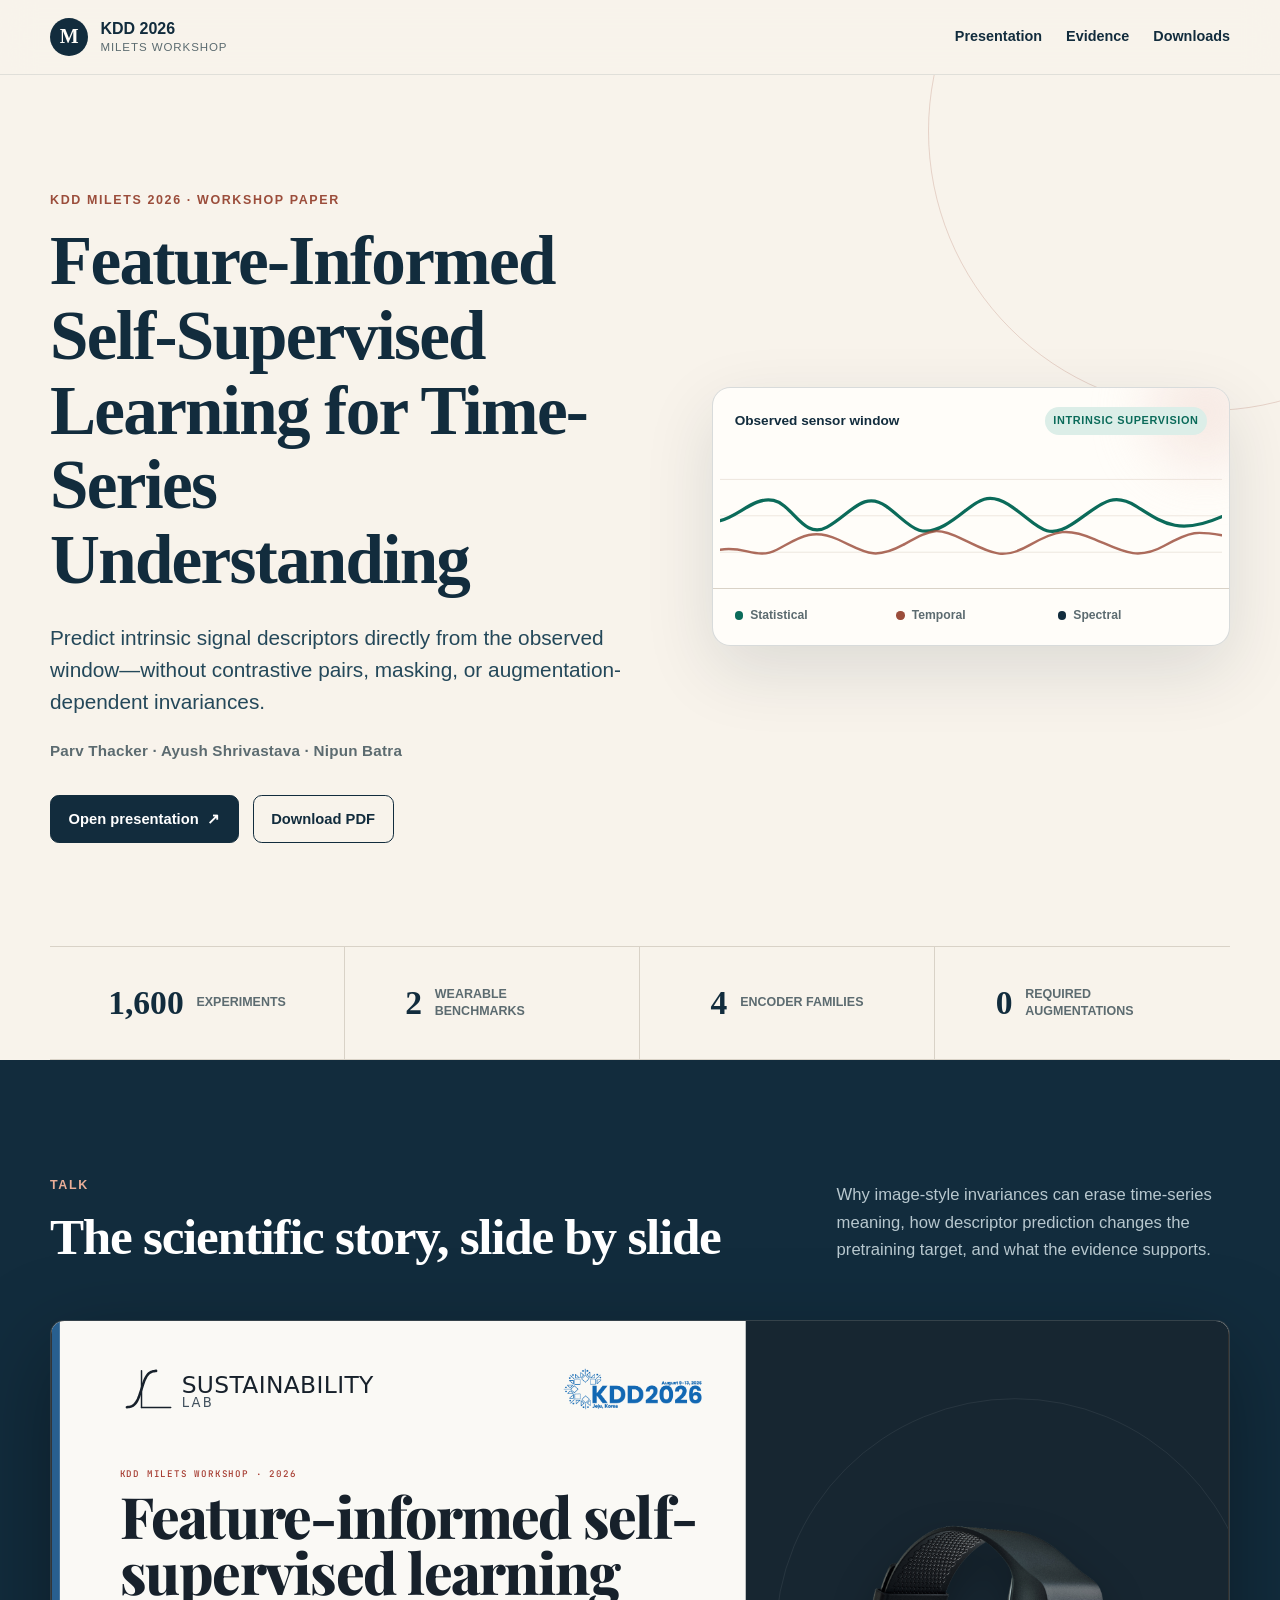
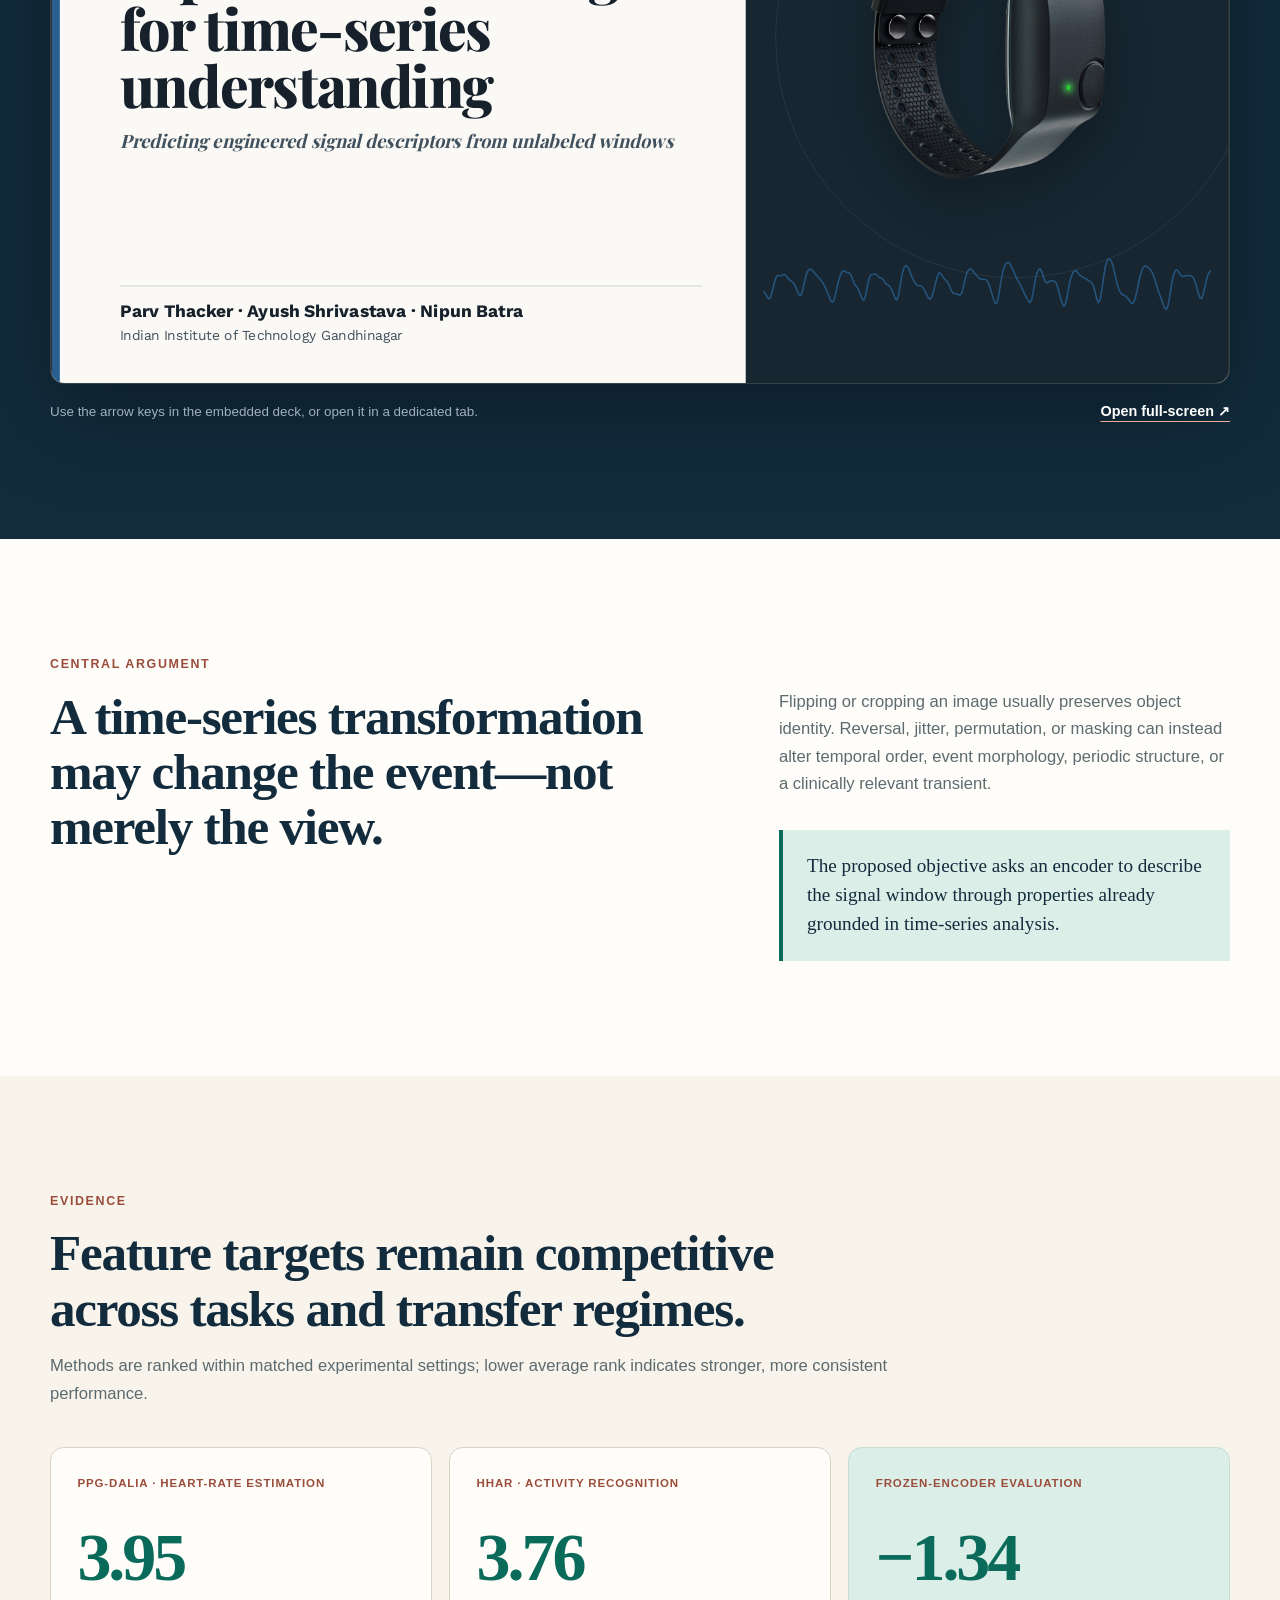
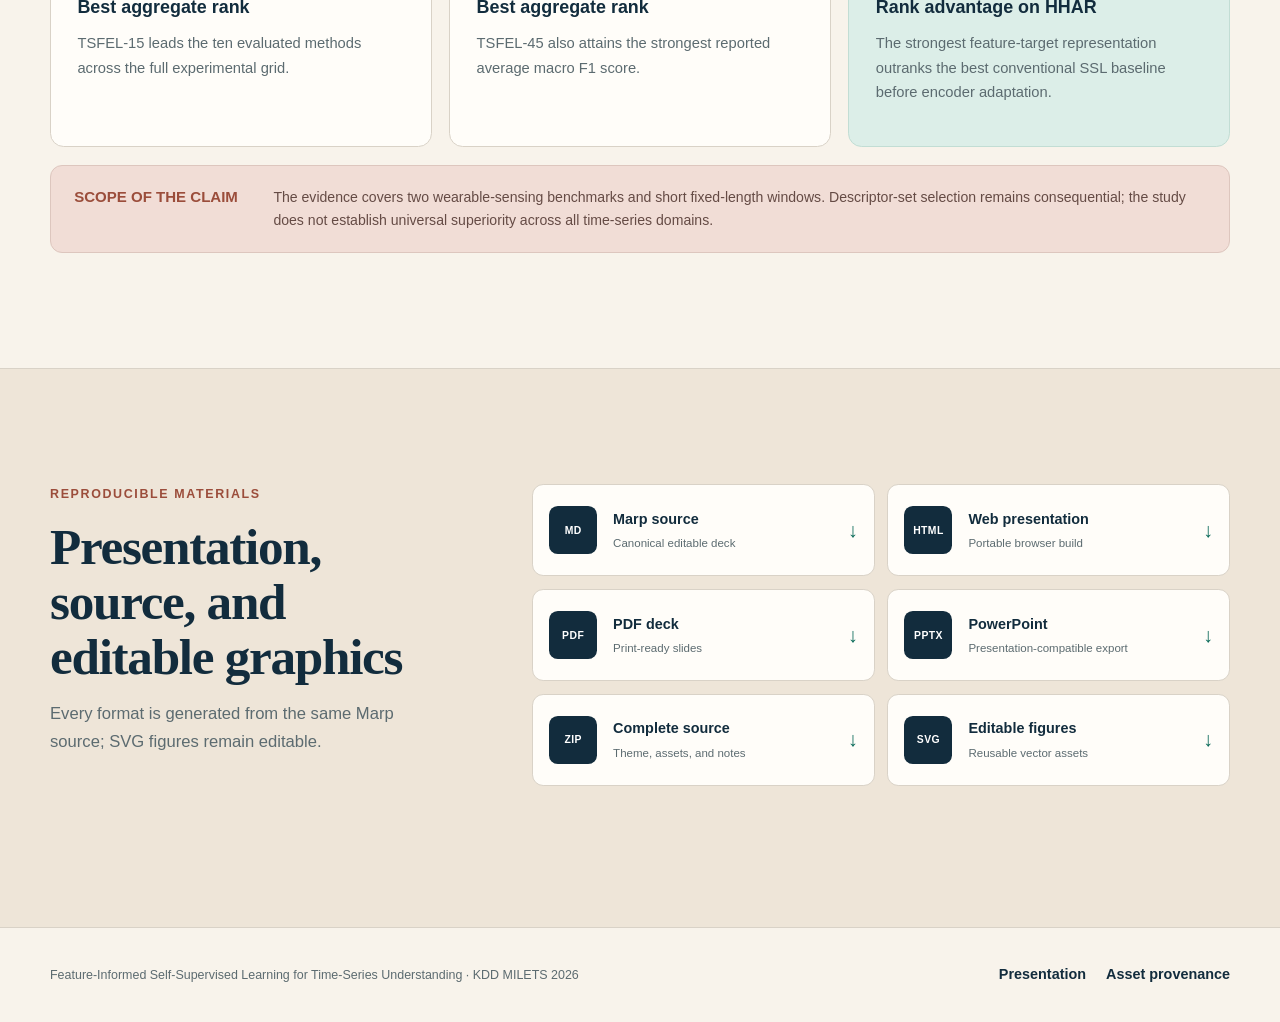
==== index.html @ a39db193 "Publish KDD MILETS presentation site" ====
<!doctype html>
<html lang="en">
  <head>
    <meta charset="utf-8" />
    <meta name="viewport" content="width=device-width, initial-scale=1" />
    <meta name="theme-color" content="#122c3d" />
    <meta
      name="description"
      content="Presentation and reproducible assets for Feature-Informed Self-Supervised Learning for Time-Series Understanding, presented at KDD MILETS 2026."
    />
    <meta property="og:type" content="website" />
    <meta property="og:title" content="Feature-Informed SSL for Time-Series Understanding" />
    <meta
      property="og:description"
      content="An augmentation-free self-supervised objective that predicts intrinsic statistical, temporal, and spectral signal descriptors."
    />
    <title>Feature-Informed SSL for Time-Series Understanding · KDD MILETS 2026</title>
    <link rel="stylesheet" href="assets/site.css" />
  </head>
  <body>
    <a class="skip-link" href="#main-content">Skip to main content</a>

    <header class="site-header">
      <div class="shell header-inner">
        <a class="wordmark" href="#top" aria-label="Return to page introduction">
          <span class="wordmark-mark" aria-hidden="true">M</span>
          <span>
            <strong>KDD 2026</strong>
            <small>MILETS workshop</small>
          </span>
        </a>
        <nav aria-label="Primary navigation">
          <a href="#presentation">Presentation</a>
          <a href="#results">Evidence</a>
          <a href="#downloads">Downloads</a>
        </nav>
      </div>
    </header>

    <main id="main-content">
      <section class="hero" id="top" aria-labelledby="page-title">
        <div class="shell hero-grid">
          <div class="hero-copy">
            <p class="eyebrow">KDD MILETS 2026 · Workshop paper</p>
            <h1 id="page-title">Feature-Informed Self-Supervised Learning for Time-Series Understanding</h1>
            <p class="dek">
              Predict intrinsic signal descriptors directly from the observed window—without contrastive pairs,
              masking, or augmentation-dependent invariances.
            </p>
            <p class="authors">Parv Thacker · Ayush Shrivastava · Nipun Batra</p>
            <div class="hero-actions" aria-label="Primary presentation actions">
              <a class="button button-primary" href="presentation/index.html">Open presentation <span aria-hidden="true">↗</span></a>
              <a class="button button-secondary" href="downloads/kdd-millets-feature-ssl-strong.pdf" download>Download PDF</a>
            </div>
          </div>

          <div class="hero-visual" aria-label="Signal window mapped to statistical, temporal, and spectral descriptors">
            <div class="signal-card">
              <div class="signal-card-head">
                <span>Observed sensor window</span>
                <span class="live-chip">intrinsic supervision</span>
              </div>
              <svg class="signal-line" viewBox="0 0 620 180" role="img" aria-label="Stylized multichannel time-series signal">
                <path class="grid-line" d="M0 45H620M0 90H620M0 135H620" />
                <path class="signal-a" d="M0 96 C24 90,42 66,66 71 S103 120,132 104 S177 58,205 78 S243 121,277 102 S322 55,356 76 S400 123,434 101 S482 58,514 78 S566 115,620 91" />
                <path class="signal-b" d="M0 132 C29 126,45 145,70 132 S112 104,145 119 S189 146,226 126 S267 103,302 120 S350 145,383 126 S430 105,463 119 S515 146,549 127 S590 109,620 114" />
              </svg>
              <div class="feature-rail" aria-label="Descriptor families">
                <span><i class="dot dot-teal" aria-hidden="true"></i>Statistical</span>
                <span><i class="dot dot-brick" aria-hidden="true"></i>Temporal</span>
                <span><i class="dot dot-navy" aria-hidden="true"></i>Spectral</span>
              </div>
            </div>
          </div>
        </div>

        <div class="shell evidence-strip" aria-label="Evaluation scope">
          <div><strong>1,600</strong><span>experiments</span></div>
          <div><strong>2</strong><span>wearable benchmarks</span></div>
          <div><strong>4</strong><span>encoder families</span></div>
          <div><strong>0</strong><span>required augmentations</span></div>
        </div>
      </section>

      <section class="section presentation-section" id="presentation" aria-labelledby="presentation-title">
        <div class="shell">
          <div class="section-heading heading-split">
            <div>
              <p class="eyebrow">Talk</p>
              <h2 id="presentation-title">The scientific story, slide by slide</h2>
            </div>
            <p>
              Why image-style invariances can erase time-series meaning, how descriptor prediction changes the
              pretraining target, and what the evidence supports.
            </p>
          </div>

          <div class="presentation-frame">
            <iframe
              src="presentation/index.html"
              title="Feature-Informed Self-Supervised Learning presentation"
              loading="eager"
              allow="fullscreen"
              allowfullscreen
            ></iframe>
          </div>
          <div class="frame-actions">
            <p>Use the arrow keys in the embedded deck, or open it in a dedicated tab.</p>
            <a class="text-link" href="presentation/index.html">Open full-screen <span aria-hidden="true">↗</span></a>
          </div>
        </div>
      </section>

      <section class="section argument-section" aria-labelledby="argument-title">
        <div class="shell argument-grid">
          <div>
            <p class="eyebrow">Central argument</p>
            <h2 id="argument-title">A time-series transformation may change the event—not merely the view.</h2>
          </div>
          <div class="argument-copy">
            <p>
              Flipping or cropping an image usually preserves object identity. Reversal, jitter, permutation, or
              masking can instead alter temporal order, event morphology, periodic structure, or a clinically
              relevant transient.
            </p>
            <p class="takeaway">
              The proposed objective asks an encoder to describe the signal window through properties already
              grounded in time-series analysis.
            </p>
          </div>
        </div>
      </section>

      <section class="section results-section" id="results" aria-labelledby="results-title">
        <div class="shell">
          <div class="section-heading">
            <p class="eyebrow">Evidence</p>
            <h2 id="results-title">Feature targets remain competitive across tasks and transfer regimes.</h2>
            <p>
              Methods are ranked within matched experimental settings; lower average rank indicates stronger,
              more consistent performance.
            </p>
          </div>

          <div class="result-grid">
            <article class="result-card">
              <p class="result-label">PPG-DaLiA · heart-rate estimation</p>
              <p class="result-number">3.95</p>
              <h3>Best aggregate rank</h3>
              <p>TSFEL-15 leads the ten evaluated methods across the full experimental grid.</p>
            </article>
            <article class="result-card">
              <p class="result-label">HHAR · activity recognition</p>
              <p class="result-number">3.76</p>
              <h3>Best aggregate rank</h3>
              <p>TSFEL-45 also attains the strongest reported average macro F1 score.</p>
            </article>
            <article class="result-card result-card-accent">
              <p class="result-label">Frozen-encoder evaluation</p>
              <p class="result-number">−1.34</p>
              <h3>Rank advantage on HHAR</h3>
              <p>The strongest feature-target representation outranks the best conventional SSL baseline before encoder adaptation.</p>
            </article>
          </div>

          <aside class="scope-note" aria-labelledby="scope-title">
            <h3 id="scope-title">Scope of the claim</h3>
            <p>
              The evidence covers two wearable-sensing benchmarks and short fixed-length windows. Descriptor-set
              selection remains consequential; the study does not establish universal superiority across all
              time-series domains.
            </p>
          </aside>
        </div>
      </section>

      <section class="section downloads-section" id="downloads" aria-labelledby="downloads-title">
        <div class="shell downloads-layout">
          <div class="section-heading">
            <p class="eyebrow">Reproducible materials</p>
            <h2 id="downloads-title">Presentation, source, and editable graphics</h2>
            <p>Every format is generated from the same Marp source; SVG figures remain editable.</p>
          </div>

          <div class="download-grid">
            <a class="download-card" href="downloads/kdd-millets-feature-ssl-strong.md" download>
              <span class="file-type">MD</span>
              <span><strong>Marp source</strong><small>Canonical editable deck</small></span>
              <span aria-hidden="true">↓</span>
            </a>
            <a class="download-card" href="downloads/kdd-millets-feature-ssl-strong.html" download>
              <span class="file-type">HTML</span>
              <span><strong>Web presentation</strong><small>Portable browser build</small></span>
              <span aria-hidden="true">↓</span>
            </a>
            <a class="download-card" href="downloads/kdd-millets-feature-ssl-strong.pdf" download>
              <span class="file-type">PDF</span>
              <span><strong>PDF deck</strong><small>Print-ready slides</small></span>
              <span aria-hidden="true">↓</span>
            </a>
            <a class="download-card" href="downloads/kdd-millets-feature-ssl-strong.pptx" download>
              <span class="file-type">PPTX</span>
              <span><strong>PowerPoint</strong><small>Presentation-compatible export</small></span>
              <span aria-hidden="true">↓</span>
            </a>
            <a class="download-card" href="downloads/source.zip" download>
              <span class="file-type">ZIP</span>
              <span><strong>Complete source</strong><small>Theme, assets, and notes</small></span>
              <span aria-hidden="true">↓</span>
            </a>
            <a class="download-card" href="downloads/svg-assets.zip" download>
              <span class="file-type">SVG</span>
              <span><strong>Editable figures</strong><small>Reusable vector assets</small></span>
              <span aria-hidden="true">↓</span>
            </a>
          </div>
        </div>
      </section>
    </main>

    <footer class="site-footer">
      <div class="shell footer-inner">
        <p>Feature-Informed Self-Supervised Learning for Time-Series Understanding · KDD MILETS 2026</p>
        <div>
          <a href="presentation/index.html">Presentation</a>
          <a href="ASSET-PROVENANCE.md">Asset provenance</a>
        </div>
      </div>
    </footer>
  </body>
</html>
---- assets/site.css ----
:root {
  color-scheme: light;
  --paper: #f8f3eb;
  --paper-deep: #eee5d8;
  --white: #fffdf9;
  --navy: #122c3d;
  --navy-soft: #24485a;
  --teal: #0b6b5a;
  --teal-light: #dceee8;
  --brick: #9b4d3b;
  --brick-light: #f1ddd6;
  --ink: #1d2a31;
  --muted: #5c6b70;
  --line: #d9d2c7;
  --shadow: 0 24px 70px rgb(18 44 61 / 0.12);
  --serif: Georgia, 'Times New Roman', serif;
  --sans: Inter, ui-sans-serif, -apple-system, BlinkMacSystemFont, 'Segoe UI', sans-serif;
}

*,
*::before,
*::after {
  box-sizing: border-box;
}

html {
  scroll-behavior: smooth;
  scroll-padding-top: 6rem;
}

body {
  margin: 0;
  background: var(--paper);
  color: var(--ink);
  font-family: var(--sans);
  font-size: 1rem;
  line-height: 1.65;
  text-rendering: optimizeLegibility;
}

a {
  color: inherit;
}

a:focus-visible,
button:focus-visible,
iframe:focus-visible {
  outline: 3px solid #e2a33c;
  outline-offset: 4px;
}

.skip-link {
  position: fixed;
  z-index: 100;
  top: 0.75rem;
  left: 0.75rem;
  padding: 0.65rem 0.9rem;
  border-radius: 0.35rem;
  background: var(--navy);
  color: #fff;
  font-weight: 700;
  transform: translateY(-180%);
  transition: transform 150ms ease;
}

.skip-link:focus {
  transform: translateY(0);
}

.shell {
  width: min(1180px, calc(100% - 2.5rem));
  margin-inline: auto;
}

.site-header {
  position: sticky;
  z-index: 20;
  top: 0;
  border-bottom: 1px solid rgb(18 44 61 / 0.1);
  background: rgb(248 243 235 / 0.92);
  backdrop-filter: blur(16px);
}

.header-inner {
  display: flex;
  min-height: 74px;
  align-items: center;
  justify-content: space-between;
  gap: 2rem;
}

.wordmark {
  display: inline-flex;
  align-items: center;
  gap: 0.75rem;
  color: var(--navy);
  text-decoration: none;
}

.wordmark-mark {
  display: grid;
  width: 2.4rem;
  height: 2.4rem;
  place-items: center;
  border-radius: 50%;
  background: var(--navy);
  color: var(--white);
  font-family: var(--serif);
  font-size: 1.25rem;
  font-weight: 700;
}

.wordmark strong,
.wordmark small {
  display: block;
  line-height: 1.15;
}

.wordmark small {
  margin-top: 0.15rem;
  color: var(--muted);
  font-size: 0.72rem;
  letter-spacing: 0.08em;
  text-transform: uppercase;
}

nav {
  display: flex;
  align-items: center;
  gap: 1.5rem;
}

nav a,
.site-footer a {
  color: var(--navy);
  font-size: 0.9rem;
  font-weight: 700;
  text-decoration-color: transparent;
  text-underline-offset: 0.25rem;
  transition: color 150ms ease, text-decoration-color 150ms ease;
}

nav a:hover,
.site-footer a:hover {
  color: var(--teal);
  text-decoration-color: currentColor;
}

.hero {
  position: relative;
  overflow: hidden;
  padding: clamp(4.5rem, 9vw, 8.5rem) 0 0;
}

.hero::after {
  position: absolute;
  z-index: -1;
  top: -14rem;
  right: -13rem;
  width: 35rem;
  height: 35rem;
  border: 1px solid rgb(155 77 59 / 0.2);
  border-radius: 50%;
  content: '';
}

.hero-grid {
  display: grid;
  align-items: center;
  grid-template-columns: minmax(0, 1.05fr) minmax(380px, 0.95fr);
  gap: clamp(3rem, 7vw, 6.5rem);
}

.hero-copy,
.hero-visual {
  min-width: 0;
}

.eyebrow {
  margin: 0 0 0.85rem;
  color: var(--brick);
  font-size: 0.78rem;
  font-weight: 800;
  letter-spacing: 0.13em;
  text-transform: uppercase;
}

h1,
h2,
h3,
p {
  margin-top: 0;
}

h1,
h2 {
  color: var(--navy);
  font-family: var(--serif);
  font-weight: 600;
  letter-spacing: -0.025em;
  line-height: 1.08;
}

h1 {
  max-width: 16ch;
  margin-bottom: 1.5rem;
  font-size: clamp(2.7rem, 5.4vw, 5.25rem);
}

h2 {
  margin-bottom: 1rem;
  font-size: clamp(2.15rem, 4vw, 3.65rem);
}

h3 {
  color: var(--navy);
  line-height: 1.25;
}

.dek {
  max-width: 57ch;
  margin-bottom: 1.25rem;
  color: var(--navy-soft);
  font-size: clamp(1.08rem, 1.7vw, 1.3rem);
  line-height: 1.55;
}

.authors {
  margin-bottom: 2rem;
  color: var(--muted);
  font-size: 0.95rem;
  font-weight: 650;
  letter-spacing: 0.015em;
}

.hero-actions,
.frame-actions {
  display: flex;
  align-items: center;
  flex-wrap: wrap;
  gap: 0.85rem;
}

.button {
  display: inline-flex;
  min-height: 3rem;
  align-items: center;
  justify-content: center;
  gap: 0.55rem;
  padding: 0.68rem 1.1rem;
  border: 1px solid var(--navy);
  border-radius: 0.55rem;
  font-size: 0.92rem;
  font-weight: 800;
  text-decoration: none;
  transition: background 150ms ease, color 150ms ease, transform 150ms ease;
}

.button:hover {
  transform: translateY(-2px);
}

.button-primary {
  background: var(--navy);
  color: #fff;
}

.button-primary:hover {
  background: var(--teal);
  border-color: var(--teal);
}

.button-secondary {
  color: var(--navy);
}

.button-secondary:hover {
  background: var(--white);
}

.signal-card {
  position: relative;
  overflow: hidden;
  border: 1px solid rgb(18 44 61 / 0.16);
  border-radius: 1.15rem;
  background: var(--white);
  box-shadow: var(--shadow);
}

.signal-card::before {
  position: absolute;
  width: 7rem;
  height: 7rem;
  border-radius: 50%;
  background: var(--brick-light);
  content: '';
  filter: blur(28px);
  opacity: 0.6;
  right: -2rem;
  top: -2rem;
}

.signal-card-head {
  position: relative;
  display: flex;
  align-items: center;
  justify-content: space-between;
  gap: 1rem;
  padding: 1.2rem 1.35rem 0.5rem;
  color: var(--navy);
  font-size: 0.85rem;
  font-weight: 800;
}

.live-chip {
  border-radius: 100px;
  background: var(--teal-light);
  color: var(--teal);
  font-size: 0.68rem;
  letter-spacing: 0.06em;
  padding: 0.3rem 0.55rem;
  text-transform: uppercase;
}

.signal-line {
  display: block;
  width: 100%;
  height: auto;
  padding-inline: 0.45rem;
}

.signal-line path {
  fill: none;
  stroke-linecap: round;
  stroke-linejoin: round;
}

.grid-line {
  stroke: #e9e2d8;
  stroke-width: 1;
}

.signal-a {
  stroke: var(--teal);
  stroke-width: 4;
}

.signal-b {
  stroke: var(--brick);
  stroke-width: 3;
  opacity: 0.82;
}

.feature-rail {
  display: grid;
  padding: 1rem 1.35rem 1.25rem;
  border-top: 1px solid var(--line);
  grid-template-columns: repeat(3, 1fr);
  gap: 0.75rem;
  color: var(--muted);
  font-size: 0.76rem;
  font-weight: 750;
}

.feature-rail span {
  display: inline-flex;
  align-items: center;
  gap: 0.45rem;
}

.dot {
  width: 0.52rem;
  height: 0.52rem;
  flex: 0 0 auto;
  border-radius: 50%;
}

.dot-teal {
  background: var(--teal);
}

.dot-brick {
  background: var(--brick);
}

.dot-navy {
  background: var(--navy);
}

.evidence-strip {
  display: grid;
  margin-top: clamp(4rem, 8vw, 7rem);
  border-top: 1px solid var(--line);
  border-bottom: 1px solid var(--line);
  grid-template-columns: repeat(4, 1fr);
}

.evidence-strip div {
  display: flex;
  min-height: 112px;
  align-items: center;
  justify-content: center;
  gap: 0.8rem;
  padding: 1rem;
  border-right: 1px solid var(--line);
}

.evidence-strip div:last-child {
  border-right: 0;
}

.evidence-strip strong {
  color: var(--navy);
  font-family: var(--serif);
  font-size: 2.1rem;
  line-height: 1;
}

.evidence-strip span {
  max-width: 9rem;
  color: var(--muted);
  font-size: 0.78rem;
  font-weight: 750;
  line-height: 1.35;
  text-transform: uppercase;
}

.section {
  padding: clamp(5rem, 9vw, 8.5rem) 0;
}

.section-heading {
  max-width: 850px;
  margin-bottom: 2.5rem;
}

.section-heading > p:last-child,
.heading-split > p,
.argument-copy > p:first-child {
  color: var(--muted);
  font-size: 1.04rem;
}

.heading-split {
  display: grid;
  max-width: none;
  align-items: end;
  grid-template-columns: minmax(0, 1.3fr) minmax(280px, 0.7fr);
  gap: 3.5rem;
}

.presentation-section {
  background: var(--navy);
  color: #dce6ea;
}

.presentation-section h2 {
  color: #fff;
}

.presentation-section .eyebrow {
  color: #e9ad97;
}

.presentation-section .heading-split > p {
  color: #b7c7ce;
}

.presentation-frame {
  overflow: hidden;
  border: 1px solid rgb(255 255 255 / 0.18);
  border-radius: 0.9rem;
  background: #081822;
  box-shadow: 0 28px 90px rgb(0 0 0 / 0.34);
  aspect-ratio: 16 / 9;
}

.presentation-frame iframe {
  display: block;
  width: 100%;
  height: 100%;
  border: 0;
  background: var(--paper);
}

.frame-actions {
  justify-content: space-between;
  margin-top: 1rem;
}

.frame-actions p {
  margin: 0;
  color: #9fb2bb;
  font-size: 0.84rem;
}

.text-link {
  color: #fff;
  font-size: 0.9rem;
  font-weight: 800;
  text-decoration-color: #e9ad97;
  text-underline-offset: 0.3rem;
}

.argument-section {
  background: var(--white);
}

.argument-grid {
  display: grid;
  grid-template-columns: minmax(0, 1fr) minmax(340px, 0.72fr);
  gap: clamp(3rem, 8vw, 8rem);
}

.argument-copy {
  padding-top: 2.1rem;
}

.takeaway {
  margin: 2rem 0 0;
  padding: 1.4rem 1.5rem;
  border-left: 4px solid var(--teal);
  background: var(--teal-light);
  color: var(--navy);
  font-family: var(--serif);
  font-size: 1.2rem;
  line-height: 1.5;
}

.result-grid {
  display: grid;
  grid-template-columns: repeat(3, 1fr);
  gap: 1.1rem;
}

.result-card {
  min-height: 300px;
  padding: 1.65rem;
  border: 1px solid var(--line);
  border-radius: 0.85rem;
  background: var(--white);
}

.result-card-accent {
  border-color: #c2ddd4;
  background: var(--teal-light);
}

.result-label {
  min-height: 2.8em;
  margin-bottom: 1rem;
  color: var(--brick);
  font-size: 0.72rem;
  font-weight: 850;
  letter-spacing: 0.075em;
  text-transform: uppercase;
}

.result-number {
  margin-bottom: 0.35rem;
  color: var(--teal);
  font-family: var(--serif);
  font-size: 4.25rem;
  font-weight: 700;
  letter-spacing: -0.045em;
  line-height: 1;
}

.result-card h3 {
  margin-bottom: 0.8rem;
  font-size: 1.12rem;
}

.result-card > p:last-child {
  margin: 0;
  color: var(--muted);
  font-size: 0.92rem;
}

.scope-note {
  display: grid;
  align-items: baseline;
  margin-top: 1.1rem;
  padding: 1.25rem 1.45rem;
  border: 1px solid #ddc6be;
  border-radius: 0.75rem;
  background: var(--brick-light);
  grid-template-columns: 180px 1fr;
  gap: 1.2rem;
}

.scope-note h3,
.scope-note p {
  margin: 0;
}

.scope-note h3 {
  color: var(--brick);
  font-size: 0.94rem;
  text-transform: uppercase;
}

.scope-note p {
  color: #654b45;
  font-size: 0.88rem;
}

.downloads-section {
  border-top: 1px solid var(--line);
  background: var(--paper-deep);
}

.downloads-layout {
  display: grid;
  align-items: start;
  grid-template-columns: minmax(270px, 0.72fr) minmax(0, 1.28fr);
  gap: clamp(3rem, 7vw, 6rem);
}

.download-grid {
  display: grid;
  grid-template-columns: repeat(2, minmax(0, 1fr));
  gap: 0.8rem;
}

.download-card {
  display: grid;
  min-height: 92px;
  align-items: center;
  padding: 0.95rem 1rem;
  border: 1px solid var(--line);
  border-radius: 0.7rem;
  background: var(--white);
  grid-template-columns: 3.1rem 1fr auto;
  gap: 0.9rem;
  text-decoration: none;
  transition: border-color 150ms ease, box-shadow 150ms ease, transform 150ms ease;
}

.download-card:hover {
  border-color: var(--teal);
  box-shadow: 0 10px 28px rgb(18 44 61 / 0.08);
  transform: translateY(-2px);
}

.file-type {
  display: grid;
  width: 3rem;
  height: 3rem;
  place-items: center;
  border-radius: 0.55rem;
  background: var(--navy);
  color: #fff;
  font-size: 0.65rem;
  font-weight: 850;
  letter-spacing: 0.04em;
}

.download-card strong,
.download-card small {
  display: block;
}

.download-card strong {
  color: var(--navy);
  font-size: 0.9rem;
}

.download-card small {
  margin-top: 0.15rem;
  color: var(--muted);
  font-size: 0.72rem;
}

.download-card > span:last-child {
  color: var(--teal);
  font-size: 1.25rem;
  font-weight: 800;
}

.site-footer {
  padding: 2.2rem 0;
  border-top: 1px solid var(--line);
  background: var(--paper);
}

.footer-inner {
  display: flex;
  align-items: center;
  justify-content: space-between;
  gap: 2rem;
}

.footer-inner p {
  margin: 0;
  color: var(--muted);
  font-size: 0.78rem;
}

.footer-inner div {
  display: flex;
  gap: 1.25rem;
}

@media (max-width: 960px) {
  .hero-grid,
  .argument-grid,
  .downloads-layout {
    grid-template-columns: 1fr;
  }

  .hero-copy {
    max-width: 760px;
  }

  .hero-visual {
    max-width: 720px;
  }

  .heading-split {
    align-items: start;
    grid-template-columns: 1fr;
    gap: 0.5rem;
  }

  .argument-copy {
    padding-top: 0;
  }

  .result-grid {
    grid-template-columns: 1fr;
  }

  .result-card {
    min-height: auto;
  }

  .scope-note {
    grid-template-columns: 1fr;
    gap: 0.5rem;
  }
}

@media (max-width: 720px) {
  .shell {
    width: min(100% - 1.5rem, 1180px);
  }

  .site-header {
    position: static;
  }

  .header-inner {
    align-items: flex-start;
    padding-block: 0.9rem;
  }

  nav {
    display: none;
  }

  .hero {
    padding-top: 3.5rem;
  }

  .hero-grid {
    grid-template-columns: minmax(0, 1fr);
  }

  h1 {
    font-size: clamp(2.35rem, 11vw, 3.4rem);
    max-width: 100%;
  }

  .hero-copy {
    max-width: 100%;
    overflow: hidden;
  }

  .evidence-strip {
    grid-template-columns: repeat(2, 1fr);
  }

  .evidence-strip div:nth-child(2) {
    border-right: 0;
  }

  .evidence-strip div:nth-child(-n + 2) {
    border-bottom: 1px solid var(--line);
  }

  .feature-rail {
    grid-template-columns: 1fr;
  }

  .presentation-frame {
    border-radius: 0.45rem;
  }

  .frame-actions {
    align-items: flex-start;
    flex-direction: column;
  }

  .download-grid {
    grid-template-columns: 1fr;
  }

  .footer-inner {
    align-items: flex-start;
    flex-direction: column;
  }
}

@media (prefers-reduced-motion: reduce) {
  *,
  *::before,
  *::after {
    scroll-behavior: auto !important;
    transition-duration: 0.001ms !important;
  }
}

@media print {
  .site-header,
  .hero-actions,
  .frame-actions,
  .downloads-section,
  .site-footer {
    display: none;
  }

  body,
  .presentation-section {
    background: #fff;
    color: #000;
  }

  .presentation-section h2 {
    color: #000;
  }
}
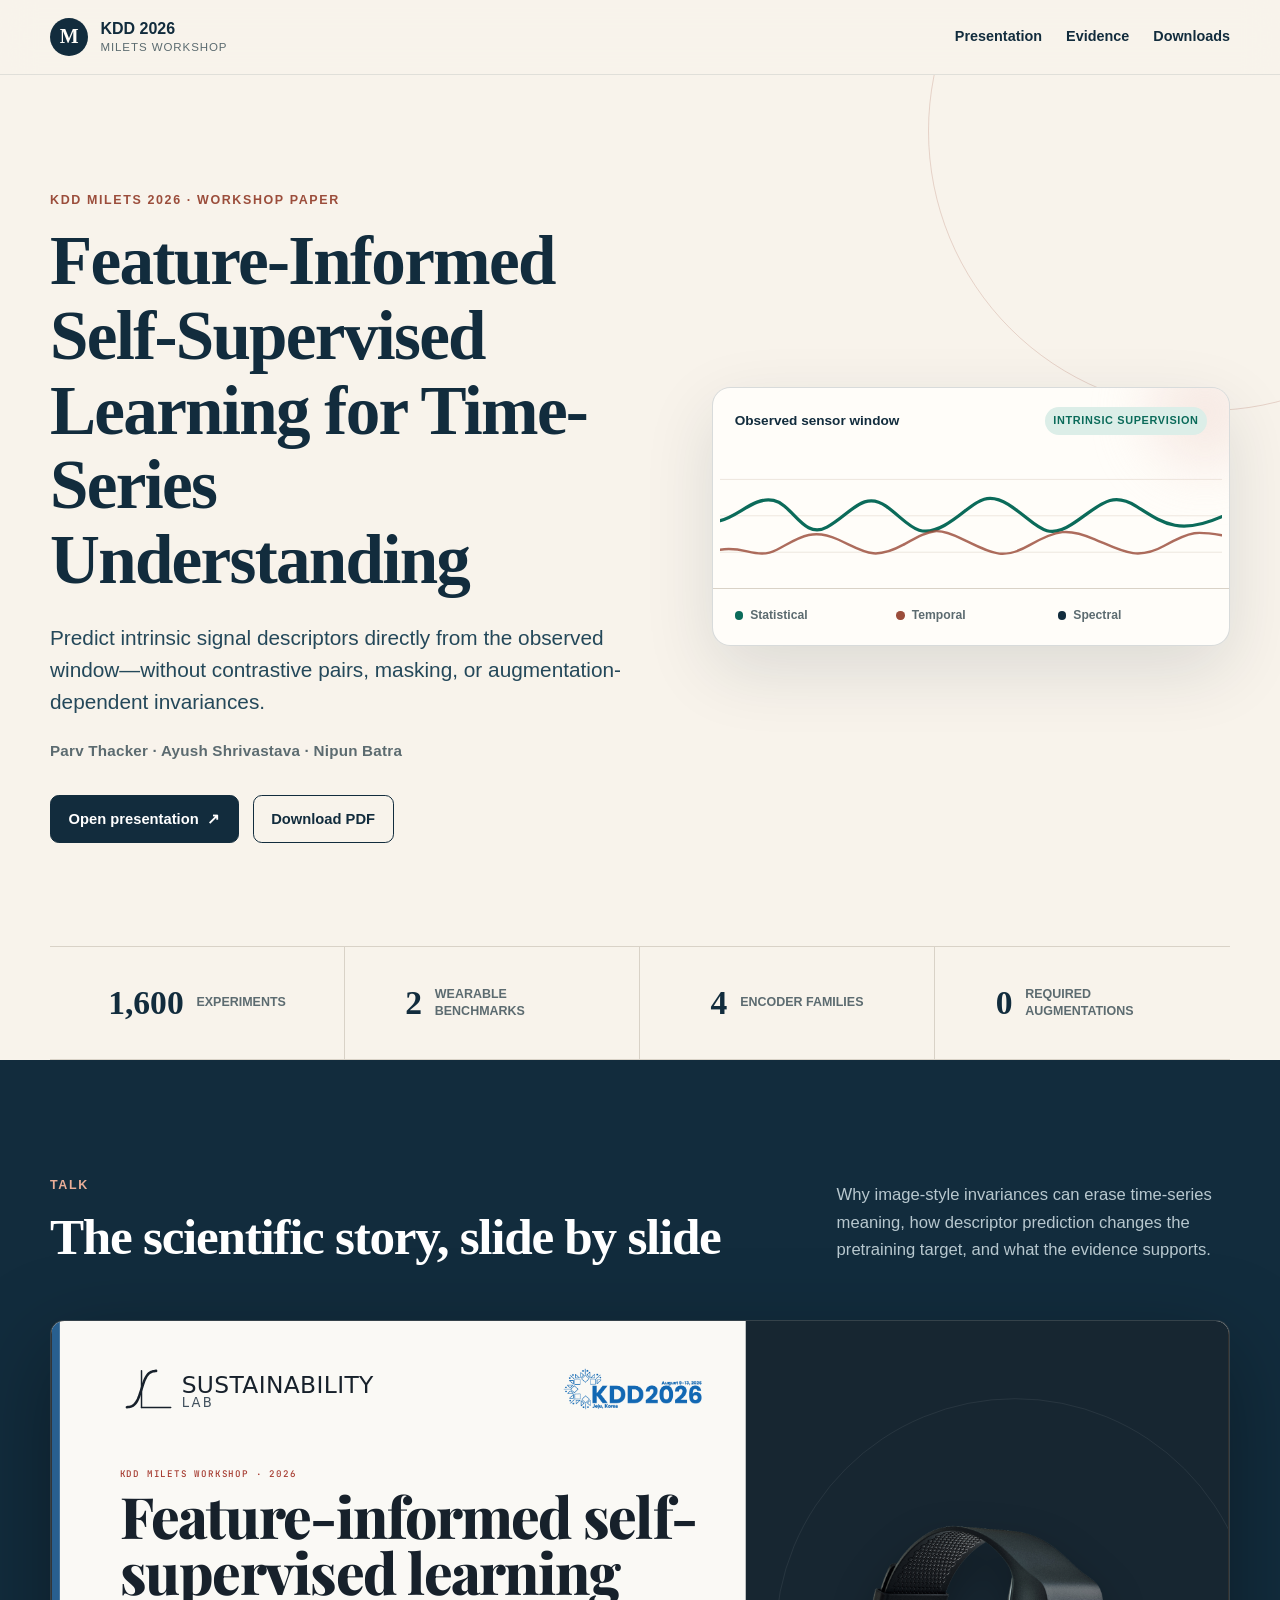
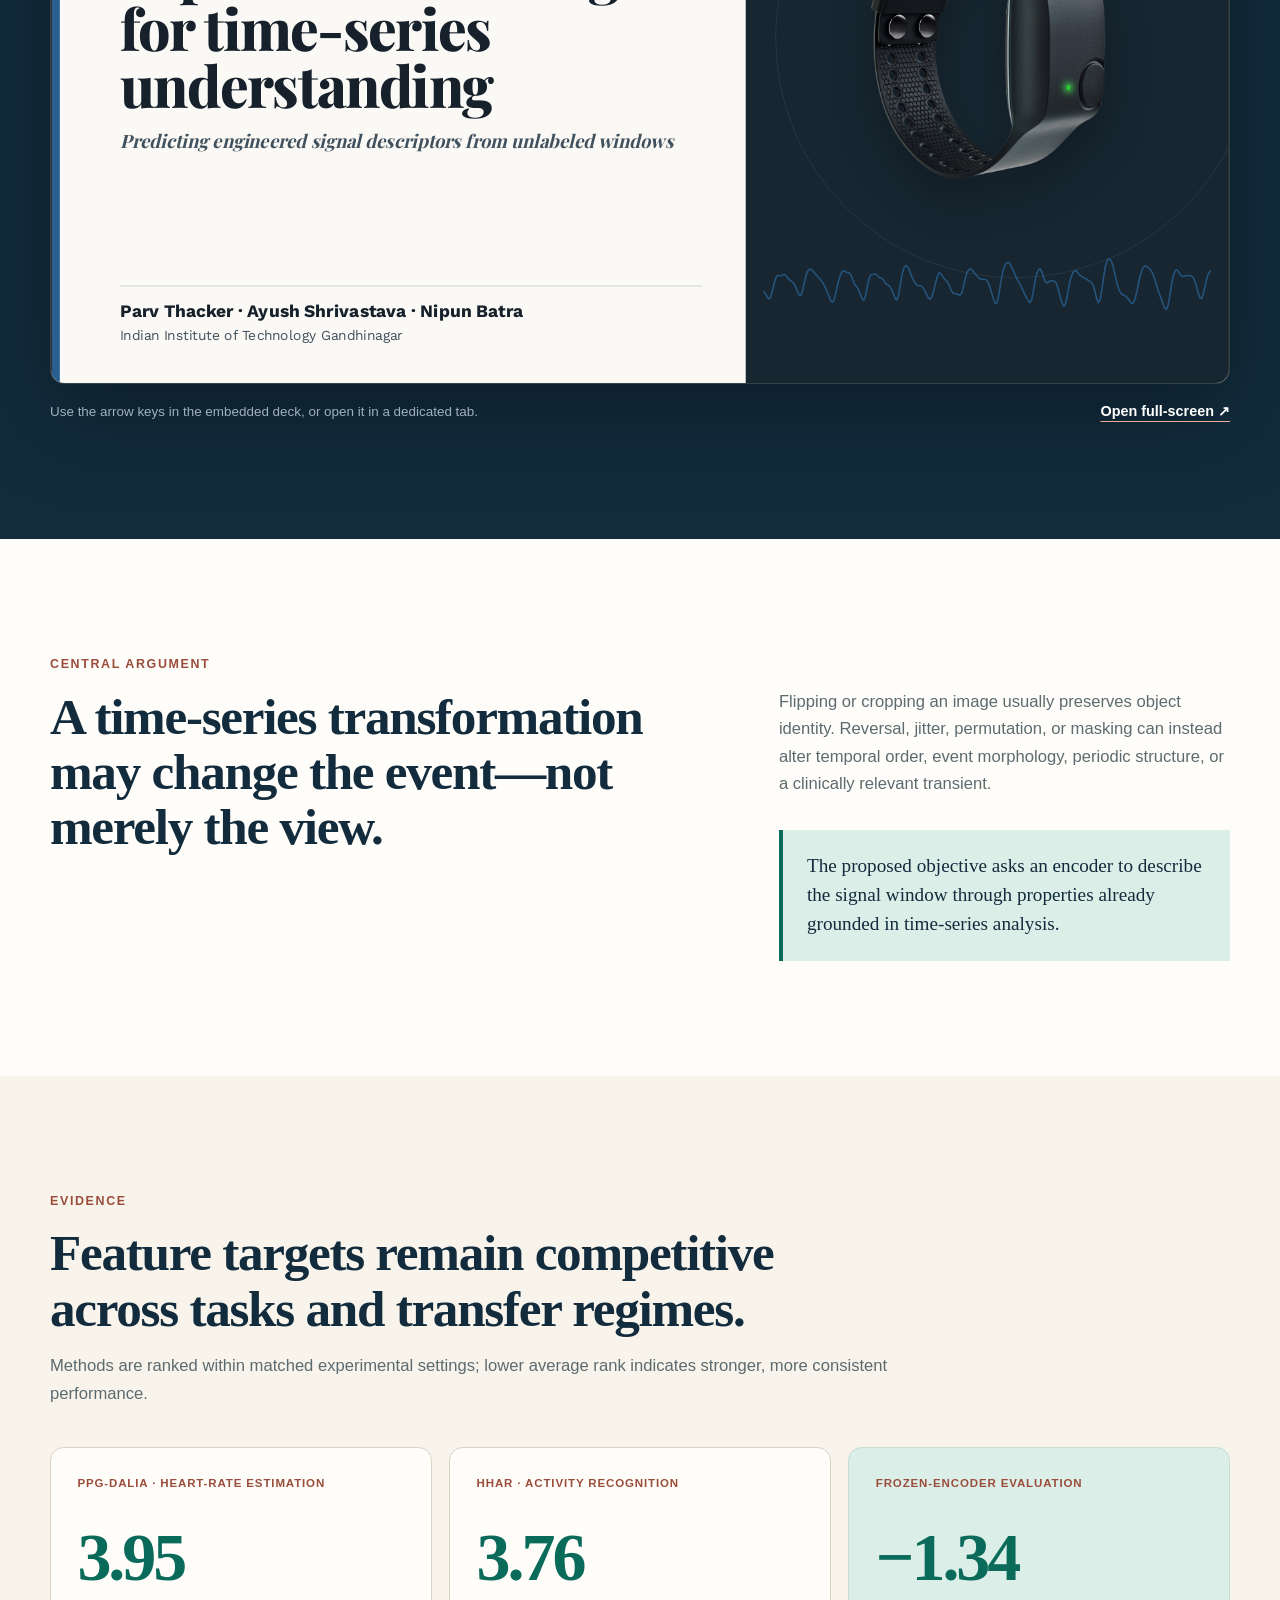
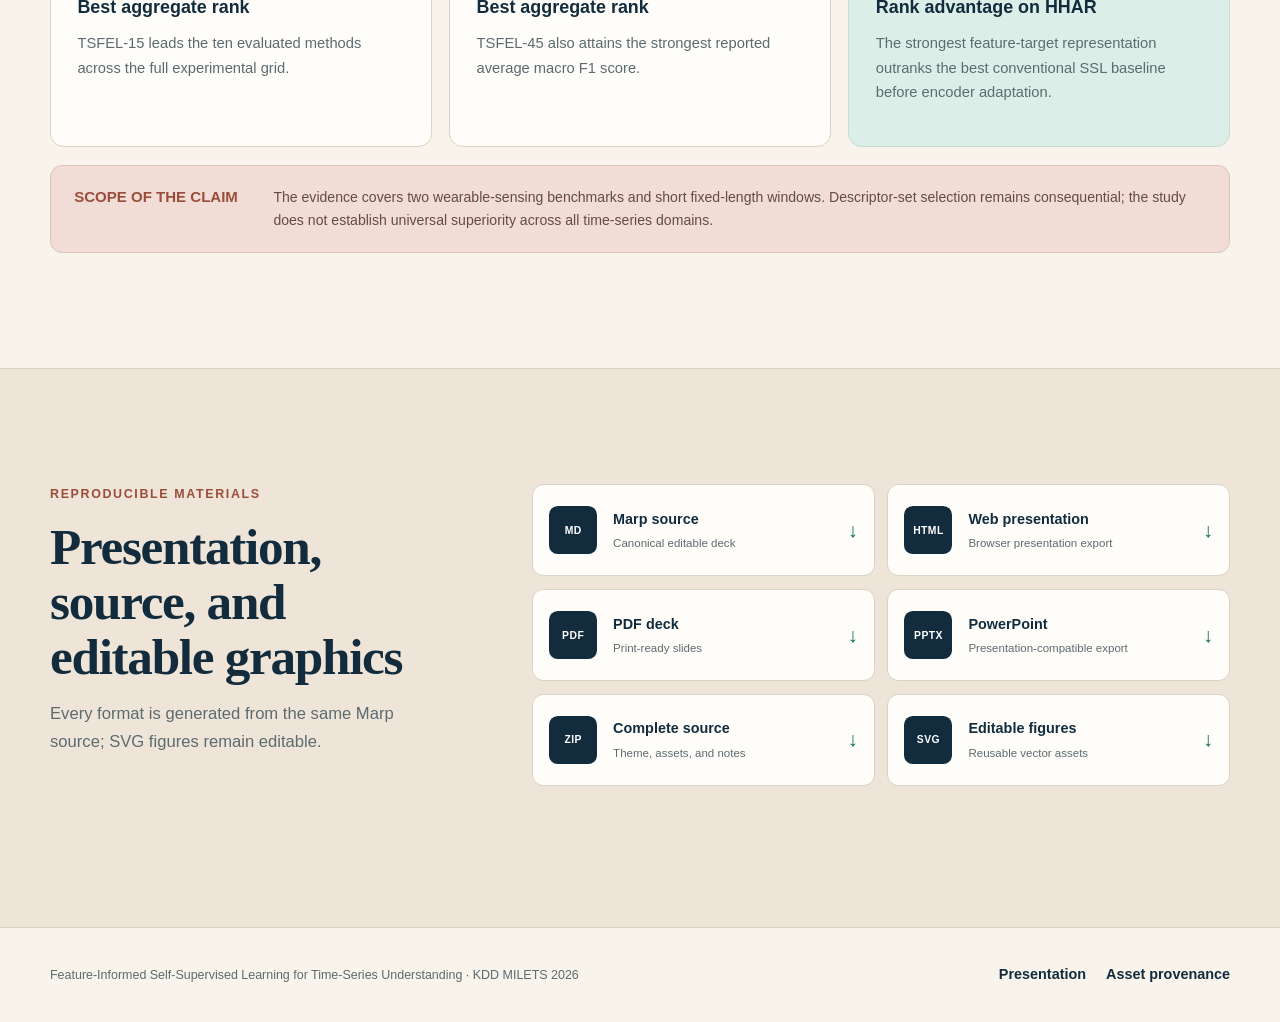
==== commit 510aacd4: "Clarify downloadable HTML bundle" ====
--- a/index.html
+++ b/index.html
@@ -190,7 +190,7 @@
             </a>
             <a class="download-card" href="downloads/kdd-millets-feature-ssl-strong.html" download>
               <span class="file-type">HTML</span>
-              <span><strong>Web presentation</strong><small>Portable browser build</small></span>
+              <span><strong>Web presentation</strong><small>Browser presentation export</small></span>
               <span aria-hidden="true">↓</span>
             </a>
             <a class="download-card" href="downloads/kdd-millets-feature-ssl-strong.pdf" download>
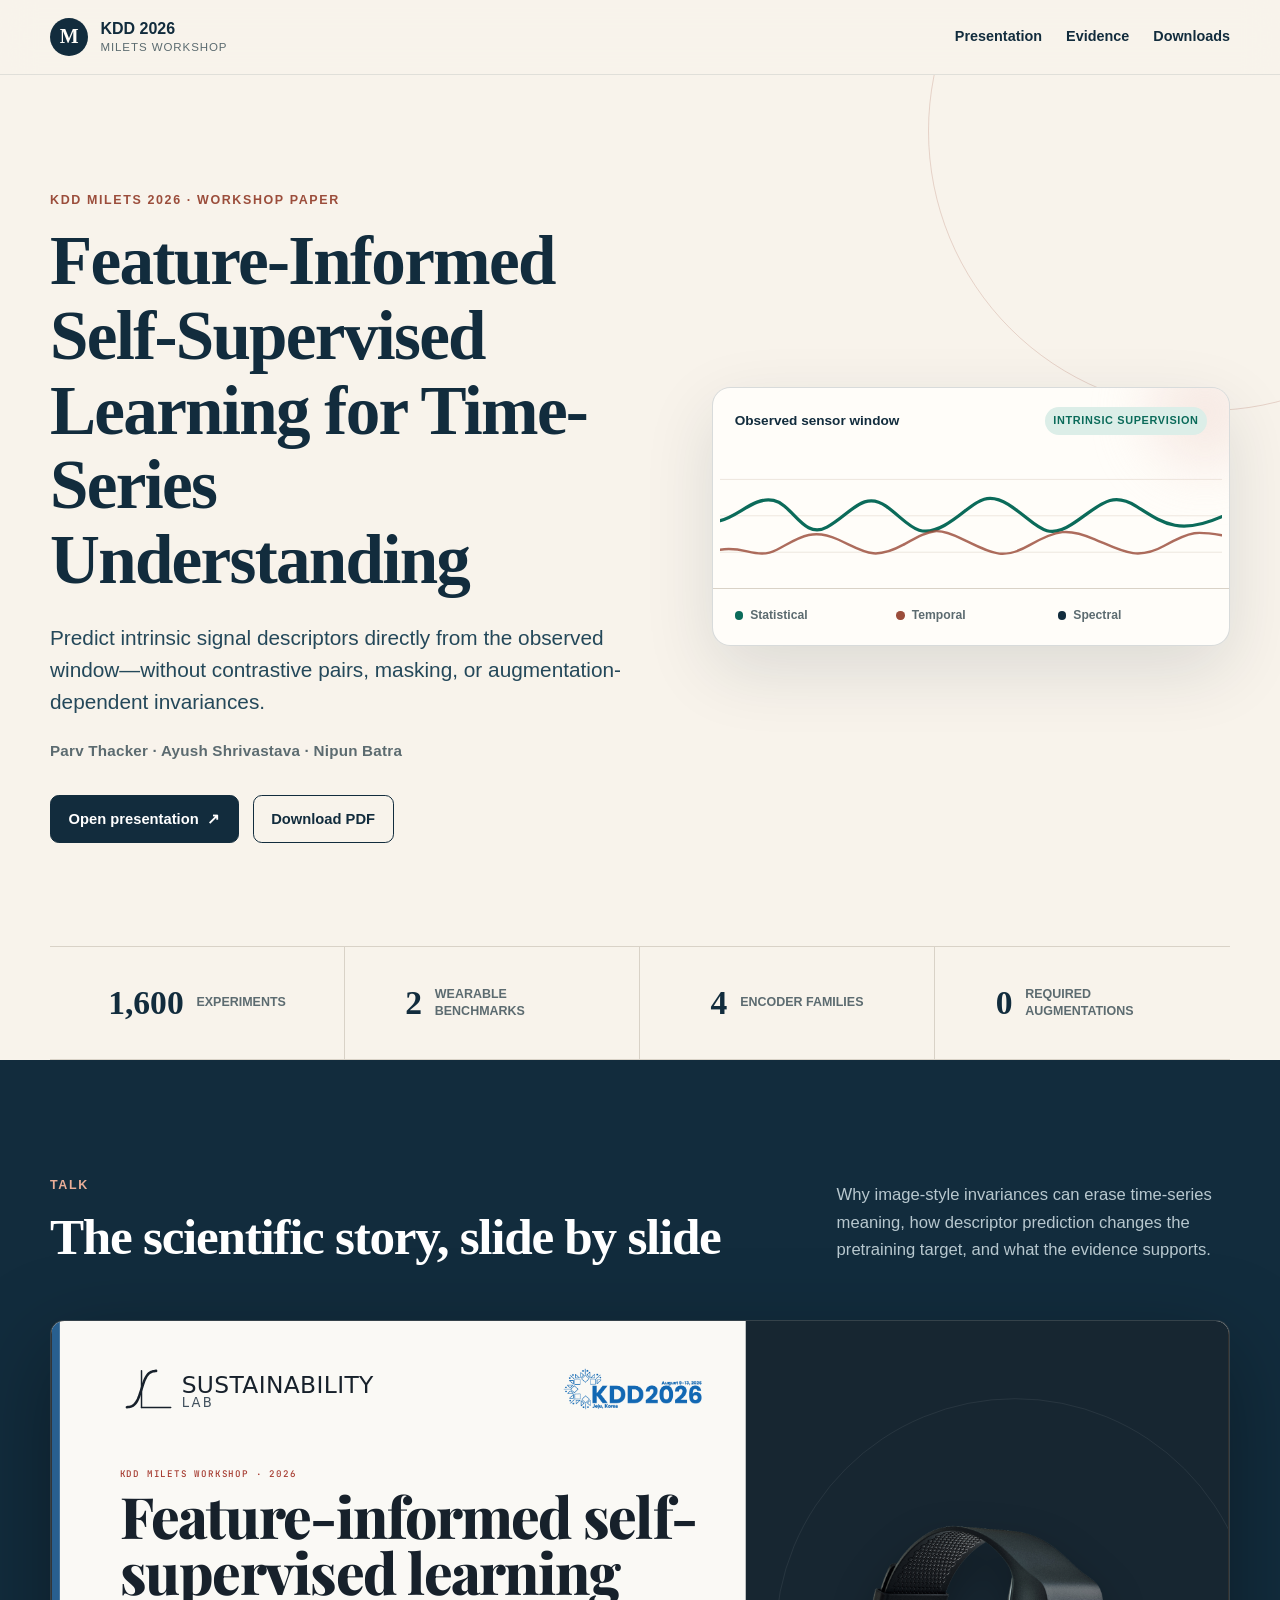
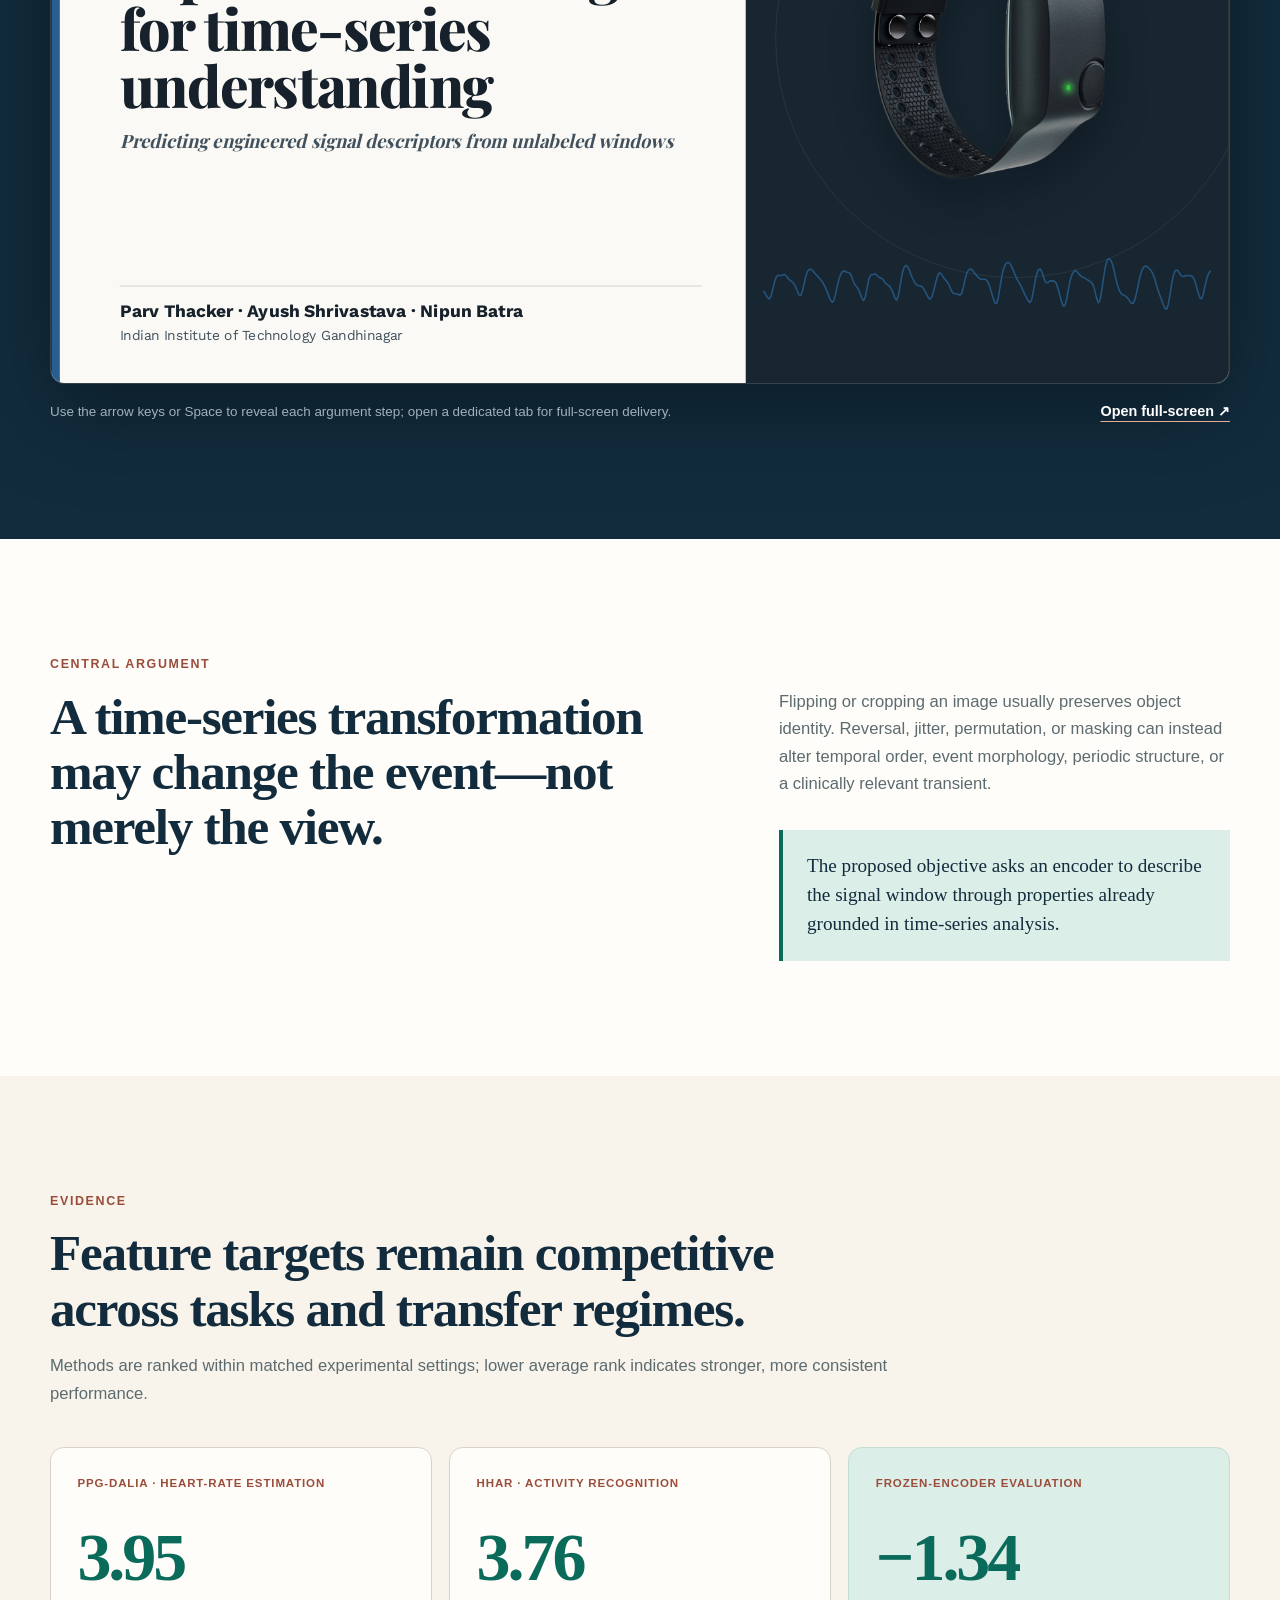
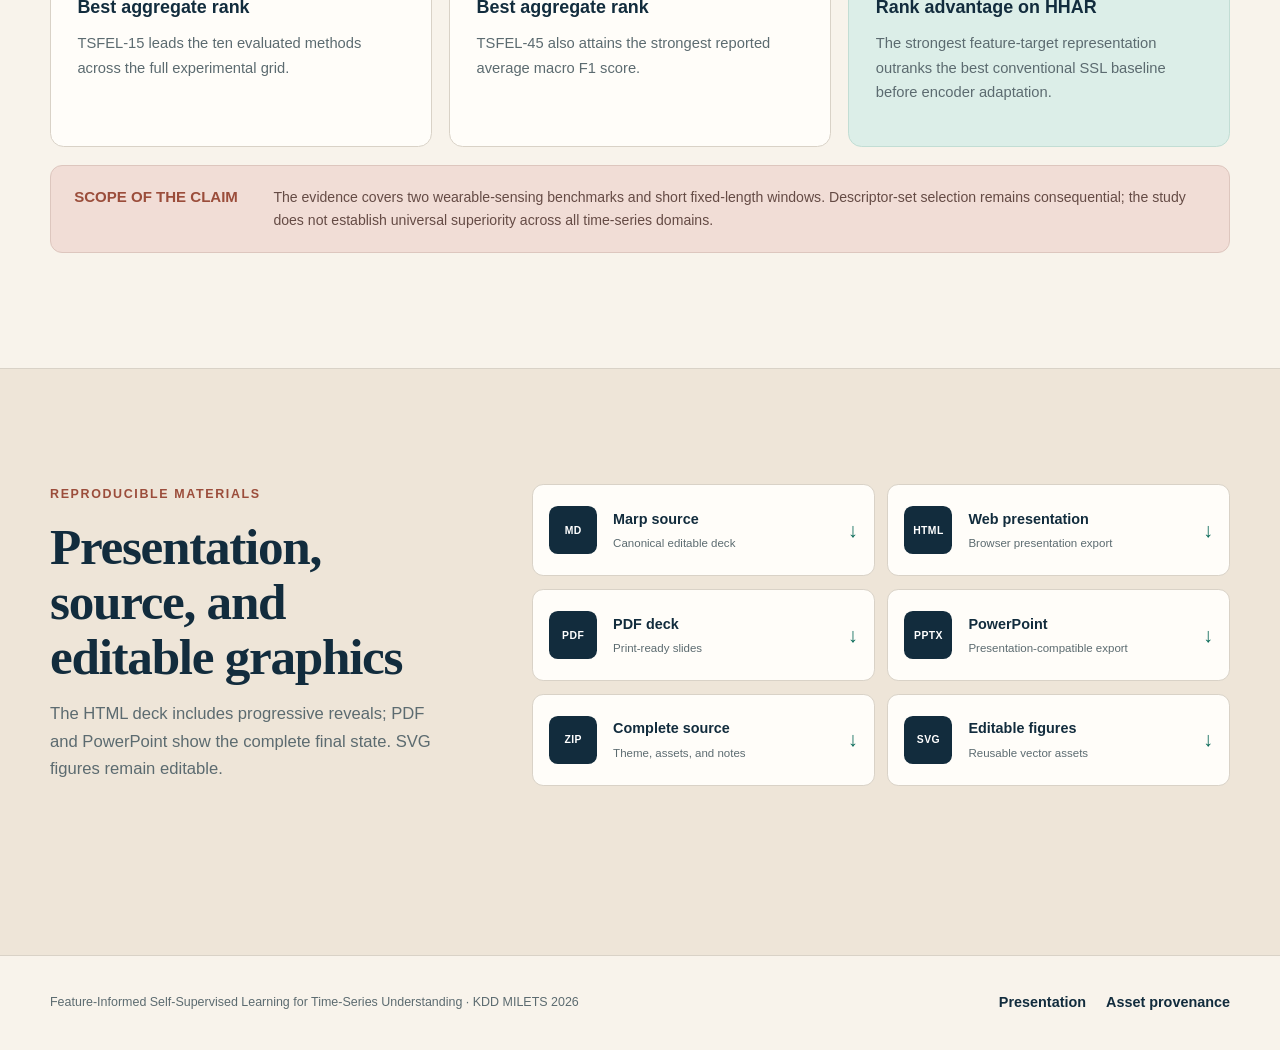
==== commit 6585f4de: "Add progressive reveals and complete CV analogy" ====
--- a/index.html
+++ b/index.html
@@ -105,7 +105,7 @@
             ></iframe>
           </div>
           <div class="frame-actions">
-            <p>Use the arrow keys in the embedded deck, or open it in a dedicated tab.</p>
+            <p>Use the arrow keys or Space to reveal each argument step; open a dedicated tab for full-screen delivery.</p>
             <a class="text-link" href="presentation/index.html">Open full-screen <span aria-hidden="true">↗</span></a>
           </div>
         </div>
@@ -179,7 +179,7 @@
           <div class="section-heading">
             <p class="eyebrow">Reproducible materials</p>
             <h2 id="downloads-title">Presentation, source, and editable graphics</h2>
-            <p>Every format is generated from the same Marp source; SVG figures remain editable.</p>
+            <p>The HTML deck includes progressive reveals; PDF and PowerPoint show the complete final state. SVG figures remain editable.</p>
           </div>
 
           <div class="download-grid">
